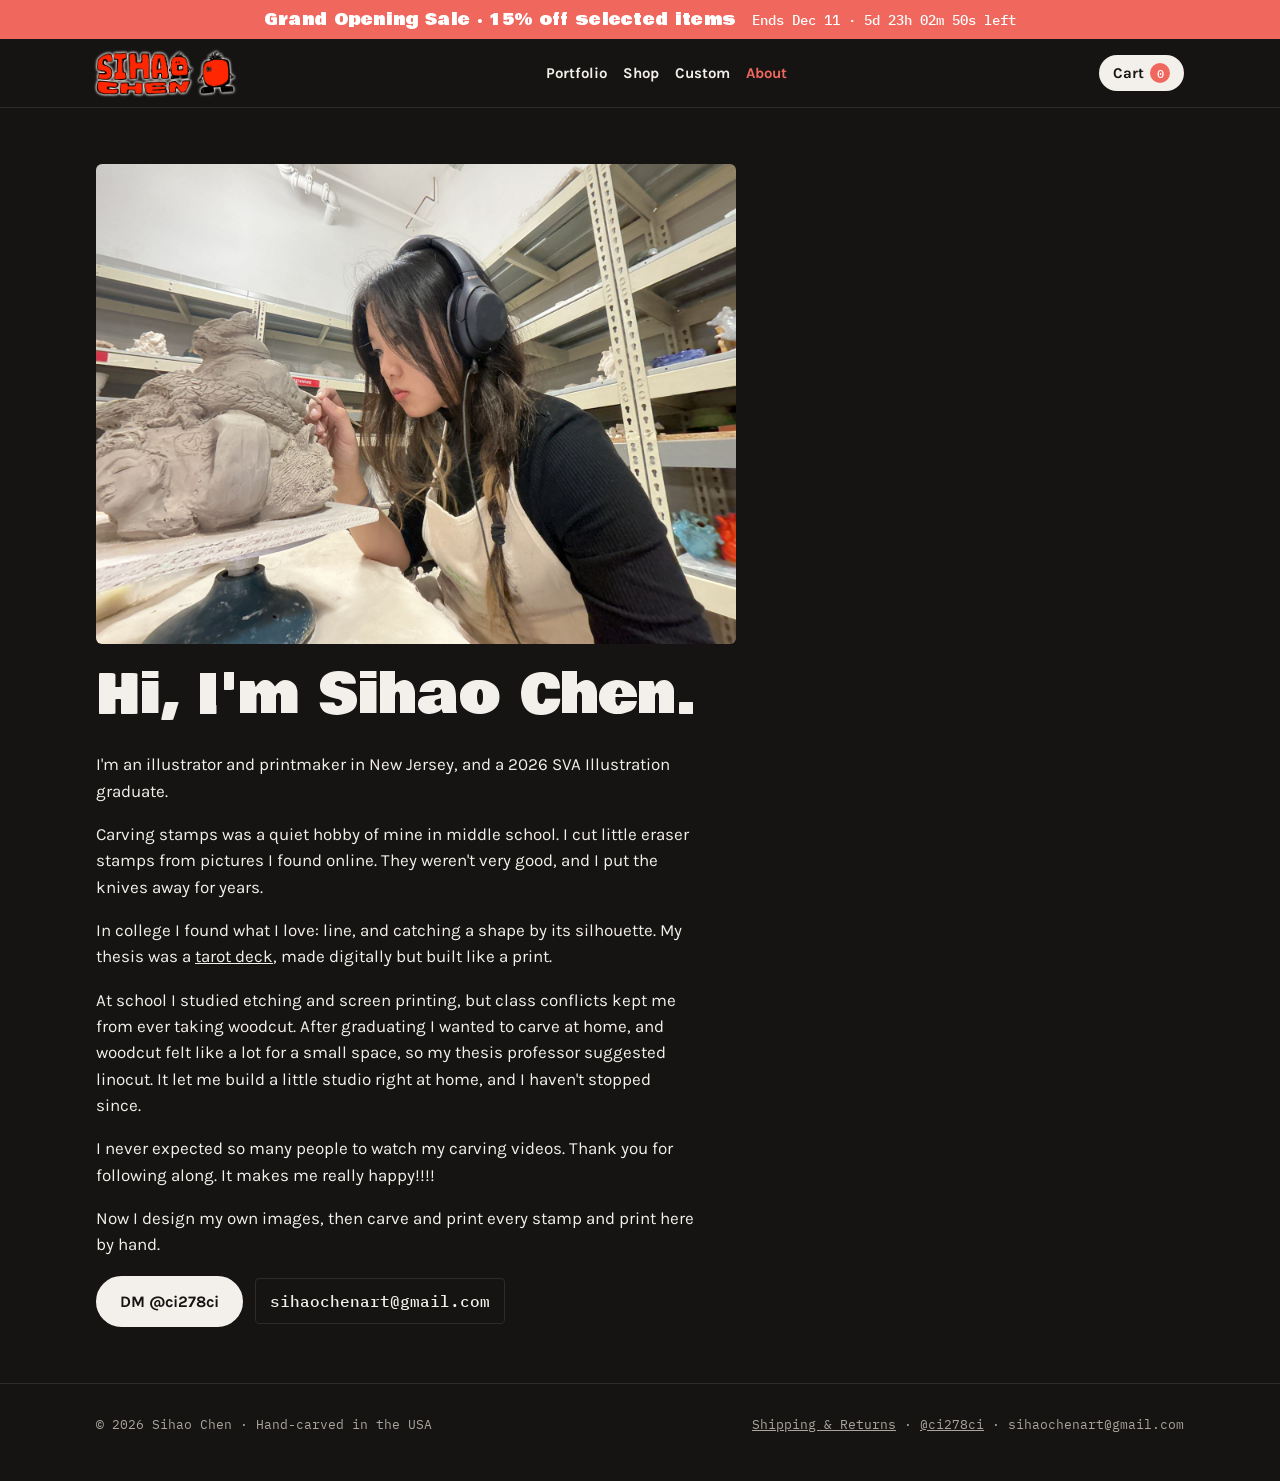
==== about/index.html @ 2c9a2a8f "Tarot project: handwritten letter as first image (cover unchanged) Co-Authored-By: Claude Opus 5.5 <" ====
<!doctype html>
<html lang="en">
<head>
<meta charset="utf-8">
<meta name="theme-color" content="#151413">
<meta name="viewport" content="width=device-width, initial-scale=1, viewport-fit=cover">
<title>About · Sihao Chen</title>
<meta name="claude:viewport-fit-sides" content="cover">
<meta name="description" content="Sihao Chen is an illustrator and printmaker in New Jersey who hand-carves stamps and prints.">
<link rel="preconnect" href="https://fonts.googleapis.com">
<link rel="stylesheet" href="https://fonts.googleapis.com/css2?family=Bowlby+One&family=Karla:wght@400;500;700&family=IBM+Plex+Mono:wght@400;500&display=swap">
<link rel="stylesheet" href="../assets/style.css?v=1794459099">
</head>
<body data-root="../" data-page="about">
<main>
  <section>
    <div class="wrap about">
      <img class="about-photo" src="../img/pf/ca46fbbc7d.jpg" alt="Sihao Chen working on a clay sculpture in the studio">
      <div class="sec-head"><h1>Hi, I'm Sihao Chen.</h1></div>
      <p>I'm an illustrator and printmaker in New Jersey, and a 2026 SVA Illustration graduate.</p>
      <p>Carving stamps was a quiet hobby of mine in middle school. I cut little eraser stamps from pictures I found online. They weren't very good, and I put the knives away for years.</p>
      <p>In college I found what I love: line, and catching a shape by its silhouette. My thesis was a <a href="../index.html#p-under-the-gaze">tarot deck</a>, made digitally but built like a print.</p>
      <p>At school I studied etching and screen printing, but class conflicts kept me from ever taking woodcut. After graduating I wanted to carve at home, and woodcut felt like a lot for a small space, so my thesis professor suggested linocut. It let me build a little studio right at home, and I haven't stopped since.</p>
      <p>I never expected so many people to watch my carving videos. Thank you for following along. It makes me really happy!!!!</p>
      <p>Now I design my own images, then carve and print every stamp and print here by hand.</p>
      <div class="contact">
        <a class="btn" href="https://ig.me/m/ci278ci" target="_blank" rel="noopener">DM @ci278ci</a>
        <span class="email">sihaochenart@gmail.com</span>
      </div>
    </div>
  </section>
</main>
<script src="../assets/site.js?v=1794459099"></script>
</body>
</html>
---- assets/style.css ----
/* Layout: a printmaker's bench. Paper page, pink carving-rubber blocks hold each product, prices stamped in red ink. */
:root {
  /* Always dark (Sihao's choice, 2026-11-09). Old light colors: paper #FAF9F6, ink #161514, ink-soft #5B5752,
     rubber #F3D3CF, rubber-deep #E7B6B0, red #C42F27, teal #13707E, line #E2DDD6, ph #E9E5DF */
  --paper: #151413;
  --ink: #F3F0EB;
  --ink-soft: #ABA59D;
  --rubber: #3A2725;
  --rubber-deep: #563632;
  --red: #F0675D;
  --teal: #4FB3C1;
  --line: #2E2B28;
  --ph: #2A2725;
  --scrim: rgba(0, 0, 0, .6);
  --display: "Bowlby One", "Arial Black", Impact, sans-serif;
  --body: "Karla", "Helvetica Neue", Arial, sans-serif;
  --mono: "IBM Plex Mono", ui-monospace, Menlo, monospace;
  color-scheme: dark;
}

* { box-sizing: border-box }
:root { padding-top: env(safe-area-inset-top, 0px); padding-bottom: env(safe-area-inset-bottom, 0px) }
body { margin: 0; background: var(--paper); color: var(--ink); font: 400 17px/1.55 var(--body) }
img { max-width: 100% }
[hidden] { display: none !important }
.wrap { max-width: 1120px; margin: 0 auto; padding-left: max(16px, env(safe-area-inset-left, 0px)); padding-right: max(16px, env(safe-area-inset-right, 0px)) }
a { color: inherit }
a:focus-visible, button:focus-visible, input:focus-visible { outline: 3px solid var(--teal); outline-offset: 3px }
h1, h2, h3 { font-family: var(--display); font-weight: 400; line-height: 1.02; text-wrap: balance; margin: 0 }
.label { font: 500 12px/1.3 var(--mono); letter-spacing: .08em; text-transform: uppercase; color: var(--ink-soft) }
.muted { color: var(--ink-soft) }

/* sale banner */
.banner { background: var(--red); color: #fff }
.banner .wrap { display: flex; flex-wrap: wrap; justify-content: center; align-items: baseline; gap: 6px 16px; padding-block: 10px; text-align: center }
.banner b { font: 400 16px/1.2 var(--display); letter-spacing: .02em }
.banner span { font: 500 14px/1.3 var(--mono); font-variant-numeric: tabular-nums }

/* header */
body::before { content: ""; position: fixed; inset: 0 0 auto; height: env(safe-area-inset-top, 0px); z-index: 30; background: var(--paper) }
header.site { position: sticky; top: env(safe-area-inset-top, 0px); z-index: 20; background: var(--paper); border-bottom: 1px solid var(--line) }
.bar { display: flex; align-items: center; justify-content: space-between; gap: 12px; padding-block: 12px }
.logo { display: block; text-decoration: none; line-height: 0 }
.logo img { height: 44px; width: auto; display: block }
.logo img { filter: drop-shadow(0 0 1px var(--ink)) drop-shadow(0 0 1px var(--ink)) }
.nav { display: flex; gap: 16px; flex-wrap: wrap; align-items: center; font-weight: 700; font-size: 15px }
.nav a { text-decoration: none }
.nav a:hover, .nav a[aria-current="page"] { color: var(--red) }
.cart-btn { display: inline-flex; align-items: center; gap: 6px; font: 700 15px var(--body); background: var(--ink); color: var(--paper); border: 0; border-radius: 999px; padding: 8px 14px; cursor: pointer }
.cart-btn .count { font: 500 12px var(--mono); background: var(--red); color: #fff; border-radius: 999px; min-width: 20px; height: 20px; display: inline-grid; place-items: center; padding: 0 5px }
@media (max-width: 760px) {
  .bar { flex-wrap: wrap }
  .nav { order: 3; width: 100%; gap: 14px; font-size: 14px; overflow-x: auto; flex-wrap: nowrap; padding-bottom: 2px }
}

/* buttons */
.btn { display: inline-flex; align-items: center; justify-content: center; gap: 8px; font: 700 16px var(--body); padding: 14px 22px; border-radius: 999px; text-decoration: none; border: 2px solid var(--ink); background: var(--ink); color: var(--paper); cursor: pointer }
.btn:hover { background: var(--red); border-color: var(--red); color: #fff }
.btn.ghost { background: transparent; color: var(--ink) }
.btn.ghost:hover { border-color: var(--red); color: var(--red); background: transparent }
.btn[disabled], .btn[aria-disabled="true"] { opacity: .45; cursor: not-allowed; pointer-events: none }
.btn.small { padding: 9px 14px; font-size: 14px }
.cta-row { display: flex; gap: 12px; flex-wrap: wrap }

/* sections */
section { padding-block: 56px; border-top: 1px solid var(--line) }
section:first-of-type { border-top: 0 }
.sec-head { display: flex; justify-content: space-between; align-items: end; gap: 16px; flex-wrap: wrap; margin-bottom: 28px }
.sec-head h1, .sec-head h2 { font-size: clamp(34px, 5vw, 54px) }
.sec-head p { margin: 0; max-width: 48ch; color: var(--ink-soft) }
.sub { font: 400 26px/1.1 var(--display); margin: 44px 0 18px }
@media (max-width: 760px) { section { padding-block: 44px } }

/* placeholder */
.ph-box { display: grid; place-items: center; background: var(--ph); color: var(--ink-soft); font: 500 12px/1.4 var(--mono); letter-spacing: .06em; text-transform: uppercase; text-align: center; padding: 12px }

/* hero (work page) */
.hero { padding-block: 48px 40px; display: grid; grid-template-columns: 1.1fr .9fr; gap: 40px; align-items: center }
.hero h1 { font-size: clamp(44px, 8vw, 92px); letter-spacing: -.01em }
.hero h1 .cut { color: var(--red) }
.hero p { max-width: 38ch; font-size: 19px; margin: 20px 0 28px }
.hero img { width: 100%; aspect-ratio: 4/5; object-fit: cover; border-radius: 4px; display: block }
@media (max-width: 760px) { .hero { grid-template-columns: 1fr; padding-block: 28px 32px; gap: 28px } }

/* work gallery */
.cats { display: grid; grid-template-columns: repeat(auto-fill, minmax(min(100%, 250px), 1fr)); gap: 20px }
.cat { display: grid; gap: 10px; text-decoration: none; min-width: 0 }
.cat .pic, .cat img { width: 100%; aspect-ratio: 4/5; object-fit: cover; border-radius: 4px; display: block }
.cat h3 { font-size: 24px }
.cat p { margin: 0; color: var(--ink-soft); font-size: 15px }
.cat:hover h3 { color: var(--red) }

/* product cards */
.grid { display: grid; grid-template-columns: repeat(auto-fill, minmax(min(100%, 320px), 1fr)); gap: 24px }
.card { background: var(--rubber); border-radius: 6px; padding: 14px; display: flex; flex-direction: column; gap: 14px; min-width: 0 }
.card .ph { position: relative; aspect-ratio: 1/1; border-radius: 3px; overflow: hidden; background: var(--rubber-deep) }
.card .ph img, .card .ph .ph-box { width: 100%; height: 100%; object-fit: cover; display: block }
.card .ph .tag { position: absolute; top: 12px; left: 12px; font: 500 11px/1 var(--mono); letter-spacing: .08em; text-transform: uppercase; background: var(--ink); color: var(--paper); padding: 7px 9px; border-radius: 2px }
.card h3 { font-size: 26px }
.card .desc { margin: 0; font-size: 16px }
.specs { list-style: none; margin: 0; padding: 0; display: grid; gap: 4px; font: 400 13px/1.45 var(--mono); color: var(--ink-soft) }
.specs li::before { content: "— " }
.card .foot { margin-top: auto; display: grid; gap: 12px; padding-top: 12px; border-top: 1px dashed var(--rubber-deep) }

/* pickers */
.pick { display: grid; gap: 8px }
.pick > span { font: 500 12px var(--mono); letter-spacing: .08em; text-transform: uppercase; color: var(--ink-soft) }
.pick > span b { color: var(--ink); font-weight: 500 }
.chips { display: flex; flex-wrap: wrap; gap: 8px }
.chip { font: 700 14px var(--body); padding: 8px 12px; border-radius: 999px; border: 2px solid var(--ink); background: transparent; color: var(--ink); cursor: pointer }
.chip[aria-pressed="true"] { background: var(--ink); color: var(--paper) }
.chip .p { font: 400 12px var(--mono); margin-left: 6px; opacity: .8 }
.thumbs { display: grid; grid-template-columns: repeat(5, 1fr); gap: 6px }
.thumb { padding: 0; border: 2px solid transparent; background: none; border-radius: 4px; cursor: pointer; display: grid; gap: 3px; color: var(--ink); min-width: 0 }
.thumb .ph-box, .thumb img { aspect-ratio: 1/1; width: 100%; object-fit: cover; border-radius: 2px; font-size: 9px; padding: 4px }
.thumb small { font: 500 11px var(--mono) }
.thumb[aria-pressed="true"] { border-color: var(--red) }
.thumb[aria-pressed="true"] small { color: var(--red) }
.buyrow { display: flex; align-items: center; justify-content: space-between; gap: 12px; flex-wrap: wrap }
.price { white-space: nowrap; font-variant-numeric: tabular-nums; display: flex; align-items: baseline; gap: 8px }
.price .now { font: 400 24px var(--display); color: var(--red) }
.price s { font: 400 14px var(--mono); color: var(--ink-soft) }
.qty { display: inline-flex; align-items: center; border: 2px solid var(--ink); border-radius: 999px }
.qty button { width: 34px; height: 34px; border: 0; background: none; color: var(--ink); font: 700 18px var(--body); cursor: pointer }
.qty output { min-width: 24px; text-align: center; font: 500 15px var(--mono) }
.hint { margin: 0; font: 500 12px/1.4 var(--mono); color: var(--red); min-height: 1em }

/* blind box strip */
.blind { background: var(--rubber); border-radius: 6px; padding: 20px; display: grid; grid-template-columns: 220px 1fr; gap: 20px; align-items: center }
.blind img { width: 100%; aspect-ratio: 1/1; object-fit: cover; object-position: 50% 85%; border-radius: 4px; display: block }
.blind h3 { font-size: 28px; margin-bottom: 6px }
.blind .rows { display: grid; gap: 10px; margin-top: 12px }
.blind .row { display: flex; justify-content: space-between; align-items: center; gap: 12px; flex-wrap: wrap; padding-top: 10px; border-top: 1px dashed var(--rubber-deep) }
@media (max-width: 640px) { .blind { grid-template-columns: 1fr } }

/* versions */
.versions { display: grid; grid-template-columns: 1fr 1fr; gap: 24px }
.version { display: grid; grid-template-columns: 140px 1fr; gap: 16px; align-items: start }
.version img, .version .ph-box { width: 140px; aspect-ratio: 1/1; object-fit: cover; border-radius: 4px; display: block }
.version h3 { font-size: 22px; margin-bottom: 6px }
.version p { margin: 0; color: var(--ink-soft); font-size: 16px }
@media (max-width: 760px) { .versions { grid-template-columns: 1fr } .version { grid-template-columns: 110px 1fr } .version img, .version .ph-box { width: 110px } }
.note-line { margin: 14px 0 0; font: 500 13px/1.5 var(--mono); color: var(--ink-soft) }

/* custom CTA band */
.band { background: var(--ink); color: var(--paper); border-radius: 6px; padding: 28px; display: flex; justify-content: space-between; align-items: center; gap: 20px; flex-wrap: wrap }
.band h3 { font-size: clamp(26px, 4vw, 36px) }
.band p { margin: 6px 0 0; opacity: .8 }
.band .btn { background: var(--paper); color: var(--ink); border-color: var(--paper) }
.band .btn:hover { background: var(--red); border-color: var(--red); color: #fff }

/* custom page */
.custom { display: grid; grid-template-columns: 1fr 1fr; gap: 40px; align-items: start }
@media (max-width: 760px) { .custom { grid-template-columns: 1fr } }
.table-wrap { overflow-x: auto }
table { width: 100%; border-collapse: collapse; font-size: 16px }
th, td { text-align: left; padding: 12px 8px; border-bottom: 1px solid var(--line); vertical-align: top }
th { font: 500 12px var(--mono); letter-spacing: .08em; text-transform: uppercase; color: var(--ink-soft) }
th.r, td.p { text-align: right }
td.p { font: 400 18px var(--display); color: var(--red); white-space: nowrap; font-variant-numeric: tabular-nums }
td small { display: block; color: var(--ink-soft); font-size: 14px }
.steps { list-style: none; margin: 0 0 28px; padding: 0; display: grid; gap: 16px; counter-reset: s }
.steps li { display: grid; grid-template-columns: 44px 1fr; gap: 12px; counter-increment: s }
.steps li::before { content: counter(s); font: 400 22px/44px var(--display); text-align: center; width: 44px; height: 44px; border: 2.5px solid var(--teal); color: var(--teal); border-radius: 50% }
.steps b { display: block }
.steps span { color: var(--ink-soft); font-size: 16px }
.size-ref { display: grid; grid-template-columns: 96px 1fr; gap: 14px; align-items: center; margin-top: 18px; color: var(--ink-soft); font-size: 15px }
.size-ref img { width: 96px; aspect-ratio: 1/1; object-fit: cover; border-radius: 4px; display: block }
.wall { display: grid; grid-template-columns: repeat(auto-fill, minmax(min(100%, 160px), 1fr)); gap: 16px }
.tile { display: grid; gap: 8px; min-width: 0 }
.tile .ph-box, .tile img { aspect-ratio: 1/1; width: 100%; object-fit: cover; border-radius: 4px; display: block }
.tile .row { display: flex; justify-content: space-between; align-items: baseline; gap: 8px }
.tile b { font-weight: 700 }
.tile .p { font: 400 18px var(--display); color: var(--red); font-variant-numeric: tabular-nums }

/* originals + etchings */
.orig { display: grid; grid-template-columns: repeat(auto-fill, minmax(min(100%, 320px), 1fr)); gap: 28px }
.piece { display: grid; gap: 12px; min-width: 0 }
.piece .pic, .piece img { width: 100%; aspect-ratio: 4/5; object-fit: cover; border-radius: 4px; display: block }
.piece h3 { font-size: 26px }
.piece .meta { font: 400 13px/1.5 var(--mono); color: var(--ink-soft) }
.piece .price .now { font-size: 22px }
.series { display: grid; grid-template-columns: repeat(auto-fill, minmax(min(100%, 300px), 1fr)); gap: 24px }
.prints { display: grid; grid-template-columns: repeat(auto-fill, minmax(min(100%, 220px), 1fr)); gap: 20px }
.print { display: grid; gap: 8px; min-width: 0 }
.print .pic, .print img { width: 100%; aspect-ratio: 4/5; object-fit: cover; border-radius: 4px; display: block; background: var(--ph) }
.print .row { display: flex; justify-content: space-between; align-items: center; gap: 8px }
.print.sold img { filter: grayscale(1); opacity: .6 }
.sold-tag { font: 500 12px var(--mono); letter-spacing: .08em; text-transform: uppercase; color: var(--ink-soft) }
.back { display: inline-block; margin-bottom: 18px; font: 500 14px var(--mono); text-decoration: none }
.back:hover { color: var(--red) }

/* about + footer */
.about p { max-width: 60ch }
.about-photo { width: 100%; max-width: 640px; aspect-ratio: 4/3; object-fit: cover; border-radius: 6px; display: block; margin-bottom: 24px }
.contact { display: flex; flex-wrap: wrap; gap: 12px; align-items: center; margin-top: 18px }
.email { font: 500 16px var(--mono); user-select: all; padding: 12px 14px; border: 1px solid var(--line); border-radius: 4px; overflow-wrap: anywhere }
.faq { display: grid; grid-template-columns: repeat(auto-fit, minmax(min(100%, 240px), 1fr)); gap: 24px 32px }
.faq h3 { font: 700 17px var(--body); margin-bottom: 6px }
.faq p { margin: 0; color: var(--ink-soft); font-size: 16px }
footer.site { border-top: 1px solid var(--line) }
footer.site .wrap { padding-block: 32px 48px; display: flex; justify-content: space-between; flex-wrap: wrap; gap: 12px; font: 400 13px var(--mono); color: var(--ink-soft) }

/* cart drawer */
.scrim { position: fixed; inset: 0; background: var(--scrim); z-index: 40 }
.drawer { position: fixed; top: 0; right: 0; bottom: 0; width: min(440px, 100%); background: var(--paper); z-index: 50; display: flex; flex-direction: column; border-left: 1px solid var(--line); padding-top: env(safe-area-inset-top, 0px); padding-bottom: env(safe-area-inset-bottom, 0px); padding-right: env(safe-area-inset-right, 0px) }
.drawer header { display: flex; justify-content: space-between; align-items: center; padding: 16px 20px; border-bottom: 1px solid var(--line) }
.drawer header h2 { font-size: 26px }
.drawer .x { border: 0; background: none; color: var(--ink); font: 400 28px/1 var(--body); cursor: pointer; padding: 4px 8px }
.drawer .body { flex: 1; overflow-y: auto; padding: 16px 20px; display: grid; gap: 14px; align-content: start }
.line { display: grid; grid-template-columns: 64px 1fr auto; gap: 12px; align-items: center; padding-bottom: 14px; border-bottom: 1px solid var(--line) }
.line img, .line .ph-box { width: 64px; height: 64px; object-fit: cover; border-radius: 3px; font-size: 8px; padding: 2px }
.line b { display: block; font-size: 15px }
.line small { display: block; font: 400 12px var(--mono); color: var(--ink-soft) }
.line .rm { border: 0; background: none; color: var(--ink-soft); font: 500 12px var(--mono); cursor: pointer; padding: 0; text-decoration: underline }
.line .amt { font: 400 18px var(--display); color: var(--red); text-align: right; font-variant-numeric: tabular-nums }
.empty { color: var(--ink-soft); text-align: center; padding: 40px 0 }
.addon { background: var(--rubber); border-radius: 6px; padding: 14px; display: grid; gap: 10px }
.addon h3 { font-size: 20px }
.addon p { margin: 0; font-size: 14px; color: var(--ink-soft) }
.addon .row { display: flex; justify-content: space-between; align-items: center; gap: 10px }
.drawer footer { border-top: 1px solid var(--line); padding: 16px 20px; display: grid; gap: 10px }
.sum { display: flex; justify-content: space-between; font: 500 15px var(--mono); font-variant-numeric: tabular-nums }
.sum.total { font: 400 22px var(--display) }
.sum.save { color: var(--red) }
.toast { position: fixed; left: 50%; bottom: calc(20px + env(safe-area-inset-bottom, 0px)); transform: translateX(-50%); background: var(--ink); color: var(--paper); padding: 12px 18px; border-radius: 999px; font: 700 14px var(--body); z-index: 60; max-width: calc(100% - 32px) }

@media (prefers-reduced-motion: no-preference) {
  .btn, .chip, .nav a { transition: background .15s, color .15s, border-color .15s }
  .drawer { animation: slide .2s ease-out }
  @keyframes slide { from { transform: translateX(24px); opacity: .6 } to { transform: none; opacity: 1 } }
}

/* shop top: compact so the first product shows on phones */
.shop-top { padding-block: 16px 8px }
.mini-band { display: flex; justify-content: space-between; align-items: center; gap: 10px; flex-wrap: wrap; background: var(--ink); color: var(--paper); border-radius: 6px; padding: 10px 14px; text-decoration: none; font-size: 15px }
.mini-band b { font: 400 16px/1.2 var(--display) }
.mini-band span { font: 500 13px var(--mono); opacity: .85 }
.mini-band:hover { background: var(--red) }
.shop-title { font-size: clamp(30px, 5vw, 46px); margin: 16px 0 10px }
.guide { display: flex; gap: 8px; flex-wrap: wrap }
.guide a { font: 700 14px var(--body); padding: 7px 14px; border: 2px solid var(--ink); border-radius: 999px; text-decoration: none }
.guide a:hover { background: var(--ink); color: var(--paper) }
.ship-line { margin: 10px 0 0; font: 500 12px/1.4 var(--mono); color: var(--ink-soft) }
section.first { border-top: 0; padding-top: 8px }
section[id] { scroll-margin-top: 80px }

/* portfolio */
.pf-tabs { display: flex; flex-wrap: wrap; gap: 8px; margin-bottom: 24px }
.pf { columns: 4; column-gap: 16px }
@media (max-width: 1100px) { .pf { columns: 3 } }
@media (max-width: 760px) { .pf { columns: 2; column-gap: 10px } .pf figure { margin-bottom: 10px } }
.pf figure { margin: 0 0 16px; break-inside: avoid; display: grid; gap: 6px }
.pf img, .pf .ph-box { width: 100%; border-radius: 4px; display: block }
.pf .ph-box { aspect-ratio: 4/5 }
.pf figcaption { font: 500 12px var(--mono); color: var(--ink-soft) }
.save-tag { font: 500 12px var(--mono); background: var(--red); color: #fff; padding: 3px 7px; border-radius: 999px; align-self: center }
.gifts { background: var(--rubber); border-radius: 6px; padding: 14px 16px; margin-top: 18px; font-size: 15px }
.gifts b { display: block; font: 400 18px var(--display); margin-bottom: 4px }
.wall .tile .btn { width: 100% }

/* 2-column product tiles (4 on desktop) */
.tiles { display: grid; grid-template-columns: repeat(2, minmax(0, 1fr)); gap: 18px 12px }
@media (min-width: 760px) { .tiles { grid-template-columns: repeat(4, minmax(0, 1fr)); gap: 28px 20px } }
.pcard { display: grid; gap: 4px; align-content: start; text-decoration: none; min-width: 0 }
.pcard .pimg { position: relative; aspect-ratio: 1/1; border-radius: 4px; overflow: hidden; background: var(--rubber); margin-bottom: 4px }
.pcard .pimg img, .pcard .pimg .ph-box { width: 100%; height: 100%; object-fit: cover; display: block }
.pcard .pimg .tag { position: absolute; top: 8px; left: 8px; font: 500 10px/1 var(--mono); letter-spacing: .06em; text-transform: uppercase; background: var(--ink); color: var(--paper); padding: 5px 7px; border-radius: 2px }
.pcard b { font-size: 15px; line-height: 1.3 }
.pcard .price { flex-wrap: wrap; gap: 6px }
.pcard .price .now { font-size: 18px }
.pcard .price s { font-size: 12px }
.pcard .price .from { font: 500 12px var(--mono); color: var(--ink-soft) }
.pcard .save-tag { font-size: 10px; padding: 2px 6px }
.pcard .meta { font: 400 12px var(--mono); color: var(--ink-soft) }
.pcard .btn { margin-top: 6px }
a.pcard:hover b { color: var(--red) }

/* product page */
.pd { display: grid; grid-template-columns: 1fr; gap: 20px; background: transparent; padding: 0 }
@media (min-width: 860px) { .pd { grid-template-columns: 1.1fr .9fr; gap: 40px; align-items: start } }
.pd-main { aspect-ratio: 1/1; border-radius: 4px; overflow: hidden; background: var(--rubber); position: relative }
.pd-main img, .pd-main .ph-box { width: 100%; height: 100%; object-fit: cover; display: block }
.pd-main .tag { position: absolute; top: 12px; left: 12px; font: 500 11px/1 var(--mono); text-transform: uppercase; background: var(--ink); color: var(--paper); padding: 7px 9px; border-radius: 2px }
.pd-strip { display: flex; gap: 8px; margin-top: 8px; overflow-x: auto }
.pd-strip .thumb { width: 64px; flex: none }
.pd-info { display: grid; gap: 14px; align-content: start }
.pd-info h1 { font-size: clamp(30px, 5vw, 44px) }
.pd-info .foot { border-top: 0; padding-top: 0 }
.pd-versions, .pd-more { margin-top: 40px }

/* swipe gallery */
.car { position: relative; min-width: 0 }
.car-track { display: flex; overflow-x: auto; scroll-snap-type: x mandatory; scrollbar-width: none; border-radius: 4px; background: var(--ph) }
.car-track::-webkit-scrollbar { display: none }
.car-track img { flex: 0 0 100%; width: 100%; aspect-ratio: 4/3; object-fit: contain; scroll-snap-align: start; display: block; border-radius: 0 }
.car-btn { position: absolute; top: 50%; transform: translateY(-50%); width: 36px; height: 36px; border-radius: 50%; border: 0; background: rgba(0, 0, 0, .5); color: #fff; font: 400 24px/1 var(--body); cursor: pointer; display: grid; place-items: center; padding: 0 0 3px }
.car-btn.prev { left: 8px } .car-btn.next { right: 8px }
.car-btn:hover { background: var(--red) }
.car-dots { position: absolute; left: 0; right: 0; bottom: 10px; display: flex; gap: 6px; justify-content: center; pointer-events: none }
.car-dots span { width: 7px; height: 7px; border-radius: 50%; background: rgba(255, 255, 255, .5); box-shadow: 0 0 2px rgba(0, 0, 0, .6) }
.car-dots span.on { background: #fff }
.pd-main .car, .pd-main .car-track { height: 100% }
.pd-main .car-track img { height: 100%; aspect-ratio: auto; object-fit: cover }
.tile .car-track img { aspect-ratio: 1/1; object-fit: cover }
.tile .car-btn { width: 30px; height: 30px; font-size: 20px }
/* etchings */
.cat.etch .pic, .cat.etch img { aspect-ratio: 4/3 }
a.print { text-decoration: none; color: inherit }
a.print:hover b { color: var(--red) }
.print .pic, .print img { aspect-ratio: 4/3 }
.etch-detail { display: grid; gap: 24px; grid-template-columns: minmax(0, 1fr) }
@media (min-width: 900px) { .etch-detail { grid-template-columns: minmax(0, 3fr) minmax(0, 2fr); align-items: start } }
.etch-media .hint { margin-top: 8px; color: var(--ink-soft) }
.etch-info { display: grid; gap: 14px; align-content: start }
.etch-info h1 { font-size: clamp(30px, 5vw, 44px) }
.etch-info h1 .ed { color: var(--red) }
.etch-info .desc { margin: 0 }
.etch-info .btn { justify-self: start }
.price-soon { margin: 0; font: 500 15px var(--mono); color: var(--ink-soft); letter-spacing: .04em }
.car-track img.whole, .pd-main .car-track img.whole, .pcard .pimg img.whole { object-fit: contain }
.pic-wrap { position: relative }
.print.sold img { filter: none; opacity: .75 }
.sold-big { position: absolute; inset: 0; display: grid; place-items: center; pointer-events: none }
.sold-big span { font: 400 clamp(30px, 9vw, 48px)/1 var(--display); text-transform: uppercase; letter-spacing: .06em; color: var(--red); border: 4px solid var(--red); border-radius: 6px; padding: 6px 16px 10px; transform: rotate(-10deg); background: rgba(21, 20, 19, .7) }
/* shop: etching series as wide rows */
.etch-rows { display: grid; gap: 14px }
.erow { display: grid; grid-template-columns: minmax(0, 3fr) minmax(0, 2fr); gap: 14px; align-items: center; text-decoration: none; color: inherit }
.eimg { border-radius: 4px; overflow: hidden; background: var(--ph) }
.eimg img, .eimg .ph-box { width: 100%; aspect-ratio: 4/3; object-fit: cover; display: block }
.etxt { display: grid; gap: 4px; min-width: 0 }
.etxt .label { font-size: 10px }
.etxt b { font: 400 clamp(18px, 4.5vw, 26px)/1.1 var(--display) }
.etxt .more { font: 500 12px var(--mono); color: var(--ink-soft); margin-top: 4px }
.erow:hover b, .erow:hover .more { color: var(--red) }
@media (min-width: 760px) { .etch-rows { grid-template-columns: repeat(3, minmax(0, 1fr)); gap: 20px } .erow { grid-template-columns: 1fr; align-items: start } }
.tlink { color: inherit; text-decoration: none }
.tlink:hover, .tlink:hover b { color: var(--red) }
.tlink.more { font: 500 12px var(--mono); color: var(--ink-soft) }
.tile .car-track img { cursor: pointer }
/* portfolio: cat avatars, project/ceramic cards and detail pages */
.pf-hello { display: grid; justify-items: center; gap: 10px; margin: 4px 0 26px }
.pf-cats { display: flex; gap: clamp(24px, 8vw, 56px); justify-content: center }
.pf-cats img { width: clamp(76px, 20vw, 110px); aspect-ratio: 1/1; object-fit: cover; border-radius: 50%; display: block }
.pf-hi { margin: 0; font: italic 400 18px/1.3 Georgia, "Times New Roman", serif; letter-spacing: .08em; color: var(--ink-soft) }
.pf-card { color: inherit; text-decoration: none; display: block }
.pf-card figcaption b { color: var(--ink) }
.pf-card:hover figcaption b { color: var(--red) }
.pf-tabs { justify-content: center; scroll-margin-top: 90px }
.pf-detail { display: grid; gap: 14px; max-width: 900px; margin: 0 auto }
.pf-detail h1 { font-size: clamp(30px, 6vw, 48px); text-wrap: balance }
.pf-detail .pf { margin-top: 10px }
.pf-meta { display: flex; flex-wrap: wrap; gap: 8px 28px; margin: 0 }
.pf-meta div { display: grid; gap: 2px }
.pf-meta dt { font: 500 11px var(--mono); letter-spacing: .08em; text-transform: uppercase; color: var(--ink-soft) }
.pf-meta dd { margin: 0 }
.pf-text { margin: 0; max-width: 65ch; color: var(--ink-soft) }
.pf-stack { display: grid; gap: 14px; margin-top: 10px }
.pf-list { display: grid; gap: 18px; max-width: 720px; margin: 0 auto }
.pf-list figure { margin: 0; display: grid; gap: 6px }
.pf-list img { width: 100%; height: auto; border-radius: 4px; display: block }
.pf-list figcaption { font: 500 12px var(--mono); color: var(--ink-soft) }
.pf-list .sub { margin: 18px 0 0; font-size: 24px }
.pf-list .sub:first-child { margin-top: 0 }
.pf-list .sub .muted { font: 500 13px var(--mono); color: var(--ink-soft) }
.pf-stack img { width: 100%; height: auto; border-radius: 4px; display: block }
.pf-stack.two { grid-template-columns: repeat(2, minmax(0, 1fr)); gap: 10px }
.pf-stack.two-desk { grid-template-columns: repeat(2, minmax(0, 1fr)); gap: 14px }
@media (max-width: 760px) { .pf-stack.two-desk { grid-template-columns: 1fr } }
/* portfolio: Projects tab = three big cards */
.pf-projects { display: grid; grid-template-columns: repeat(3, minmax(0, 1fr)); gap: 24px }
.pf-projects figure { margin: 0; display: grid; gap: 10px }
.pf-projects img { width: 100%; aspect-ratio: 3/4; object-fit: cover; border-radius: 6px; display: block }
.pf-projects figcaption { font: 500 14px var(--mono); color: var(--ink-soft) }
.pf-projects figcaption b { font: 400 clamp(20px, 2.4vw, 28px)/1.1 var(--display); display: block; margin-bottom: 4px }
@media (min-width: 761px) {
  /* computers: tall Under the Gaze on the left, the two wide projects stacked on the right */
  .pf-projects { grid-template-columns: minmax(0, 1fr) minmax(0, 1.55fr); gap: 24px 28px }
  .pf-projects > a:first-child { grid-row: 1 / span 2; height: 100% }
  .pf-projects > a:first-child figure { height: 100%; grid-template-rows: minmax(0, 1fr) auto }
  .pf-projects > a:first-child img { height: 100%; aspect-ratio: auto; object-position: top }
  .pf-projects > a:not(:first-child) img { aspect-ratio: 16/9 }
}
@media (max-width: 760px) { .pf-projects { grid-template-columns: 1fr; gap: 28px } .pf-projects img { aspect-ratio: 4/3 } }
/* stamp batches: how many are left */
.stock-left { margin: 0; font: 500 16px/1.4 var(--body); color: var(--ink-soft) }
.stock-left b { font: 400 20px var(--display); color: var(--ink); margin-right: 4px }
.stock-left.low b { color: var(--red) }
.row-btns { display: flex; flex-wrap: wrap; gap: 10px }
.notify { display: flex; flex-wrap: wrap; gap: 8px }
.notify input { flex: 1 1 200px; min-width: 0; font: 400 16px var(--body); padding: 12px 14px; border-radius: 999px; border: 2px solid var(--line); background: var(--paper); color: var(--ink) }
.addons { display: grid; gap: 6px }
.addons .label { font-size: 11px }
.addons .chips { display: flex; flex-wrap: wrap; gap: 6px }
.addons .chip { font-size: 13px; padding: 6px 10px }
.car-track video { flex: 0 0 100%; width: 100%; height: 100%; aspect-ratio: 4/3; object-fit: contain; scroll-snap-align: start; display: block; background: #151413 }
.pd-main .car-track video { aspect-ratio: auto }
.car-play { display: none; position: absolute; left: 50%; top: 50%; transform: translate(-50%, -50%); width: 64px; height: 64px; border-radius: 50%; border: 0; background: rgba(0, 0, 0, .55); color: #fff; font: 400 26px/1 var(--body); padding-left: 5px; cursor: pointer; z-index: 2 }
.car.tap-play .car-play { display: grid; place-items: center }
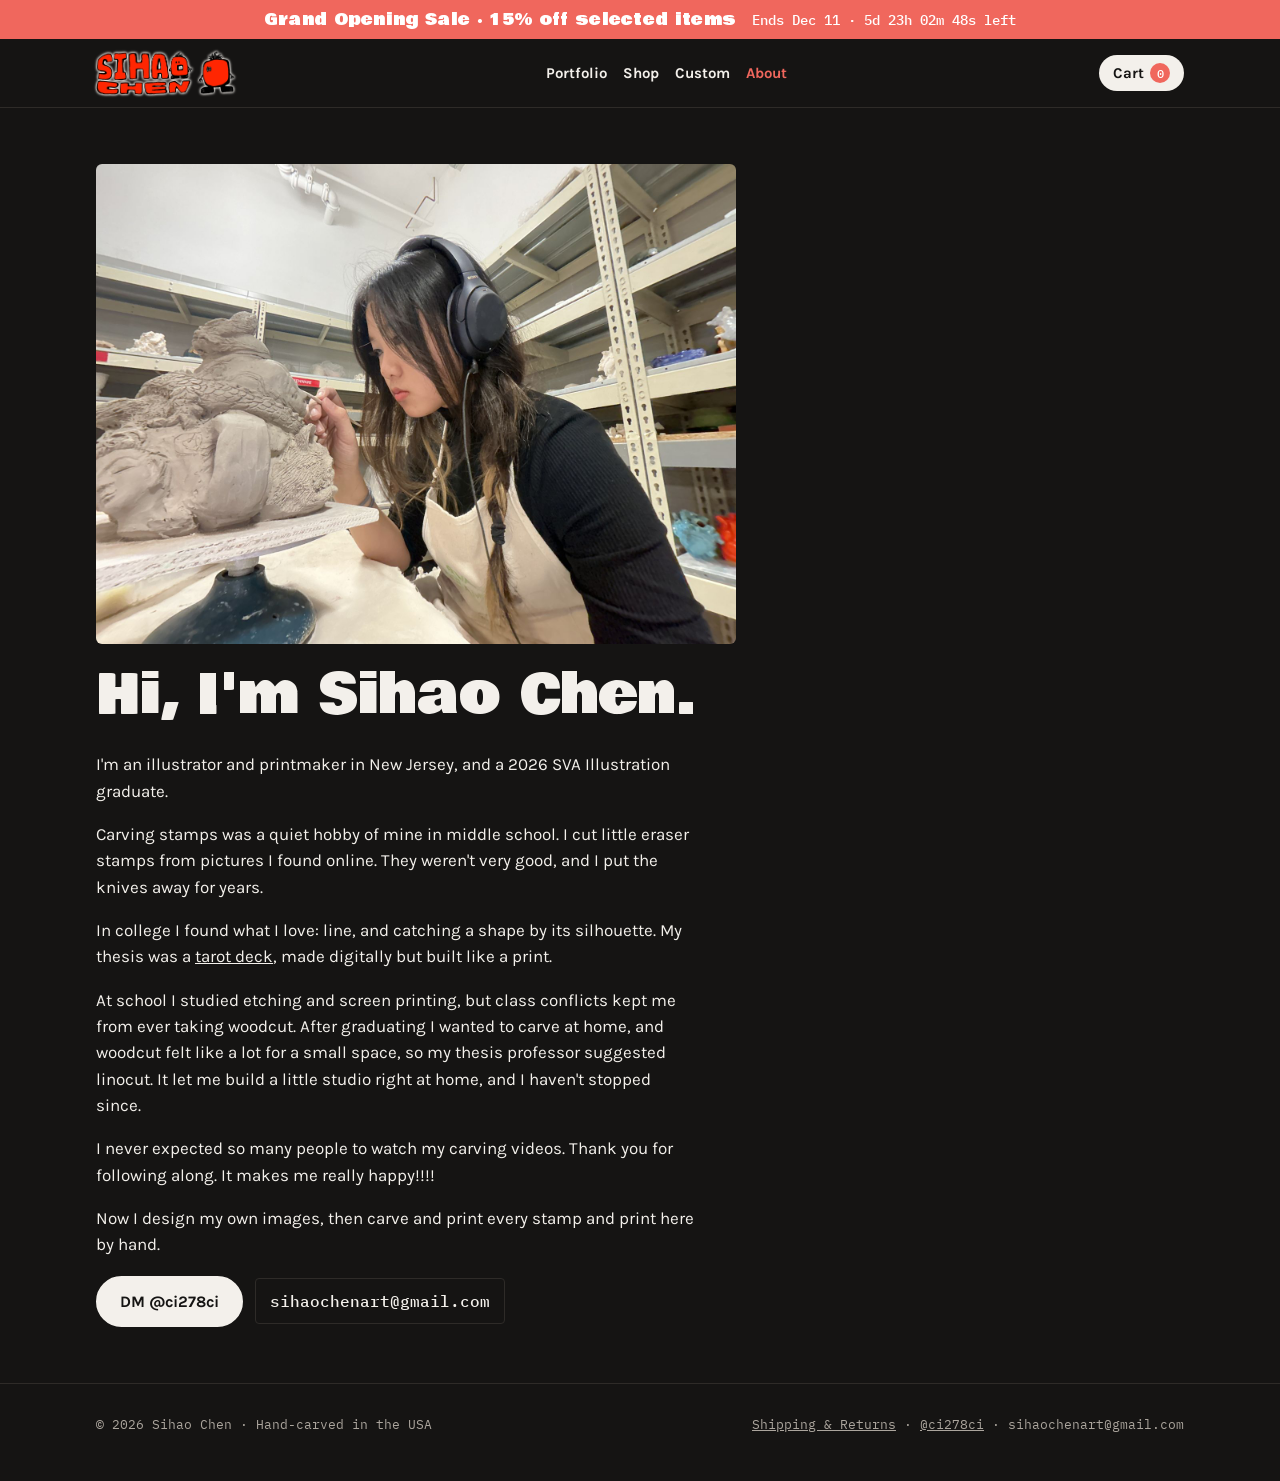
==== commit cbe411f8: "Custom domain sihaochen.com Co-Authored-By: Claude Opus 5.5 <noreply@anthropic.com>" ====
--- a/about/index.html
+++ b/about/index.html
@@ -9,7 +9,7 @@
 <meta name="description" content="Sihao Chen is an illustrator and printmaker in New Jersey who hand-carves stamps and prints.">
 <link rel="preconnect" href="https://fonts.googleapis.com">
 <link rel="stylesheet" href="https://fonts.googleapis.com/css2?family=Bowlby+One&family=Karla:wght@400;500;700&family=IBM+Plex+Mono:wght@400;500&display=swap">
-<link rel="stylesheet" href="../assets/style.css?v=1794459099">
+<link rel="stylesheet" href="../assets/style.css?v=1794459548">
 </head>
 <body data-root="../" data-page="about">
 <main>
@@ -30,6 +30,6 @@
     </div>
   </section>
 </main>
-<script src="../assets/site.js?v=1794459099"></script>
+<script src="../assets/site.js?v=1794459548"></script>
 </body>
 </html>
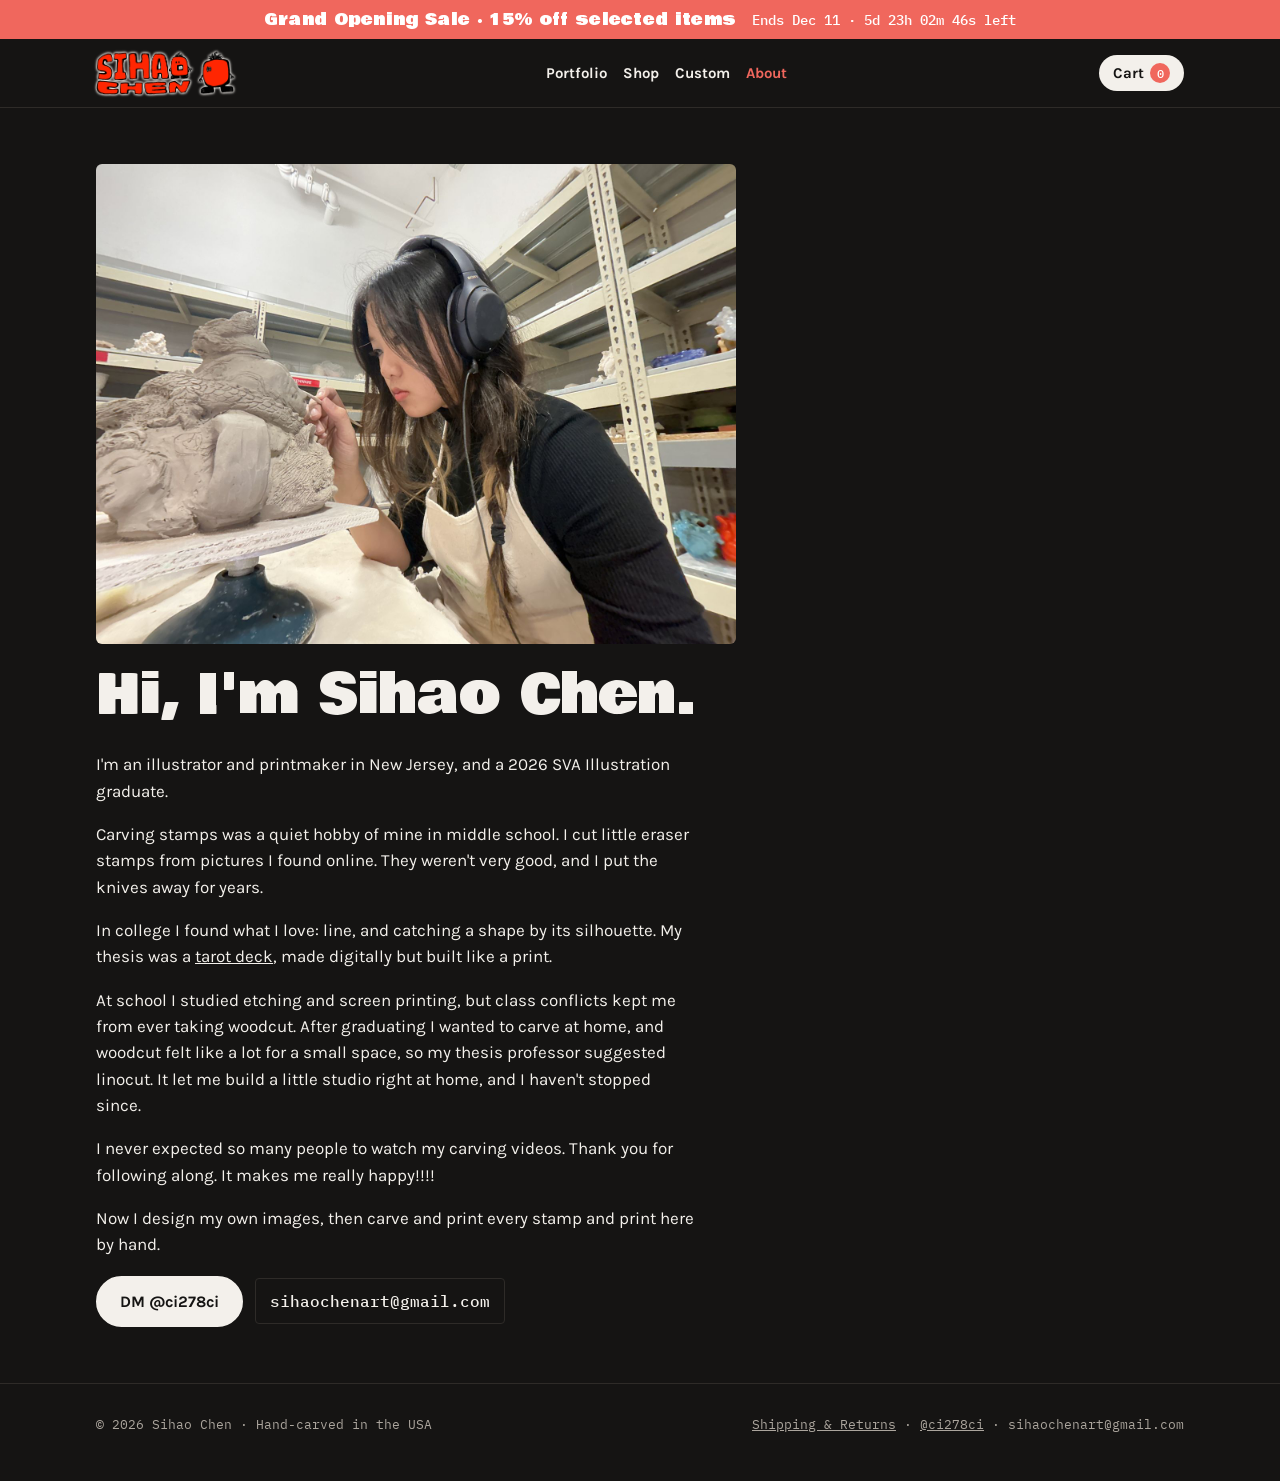
==== commit 634831ac: "100% handmade line + badge; anonymous visit counts and studio Visitors report; Cloudflare Web Analyt" ====
--- a/about/index.html
+++ b/about/index.html
@@ -9,7 +9,7 @@
 <meta name="description" content="Sihao Chen is an illustrator and printmaker in New Jersey who hand-carves stamps and prints.">
 <link rel="preconnect" href="https://fonts.googleapis.com">
 <link rel="stylesheet" href="https://fonts.googleapis.com/css2?family=Bowlby+One&family=Karla:wght@400;500;700&family=IBM+Plex+Mono:wght@400;500&display=swap">
-<link rel="stylesheet" href="../assets/style.css?v=1794459548">
+<link rel="stylesheet" href="../assets/style.css?v=1794511968">
 </head>
 <body data-root="../" data-page="about">
 <main>
@@ -30,6 +30,7 @@
     </div>
   </section>
 </main>
-<script src="../assets/site.js?v=1794459548"></script>
+<script src="../assets/site.js?v=1794511968"></script>
+<!-- Cloudflare Web Analytics --><script defer src='https://static.cloudflareinsights.com/beacon.min.js' data-cf-beacon='{"token": "07958c0a032a4672b7238bbd3c65768e"}'></script><!-- End Cloudflare Web Analytics -->
 </body>
 </html>
--- a/assets/style.css
+++ b/assets/style.css
@@ -397,3 +397,6 @@
 .pd-main .car-track video { aspect-ratio: auto }
 .car-play { display: none; position: absolute; left: 50%; top: 50%; transform: translate(-50%, -50%); width: 64px; height: 64px; border-radius: 50%; border: 0; background: rgba(0, 0, 0, .55); color: #fff; font: 400 26px/1 var(--body); padding-left: 5px; cursor: pointer; z-index: 2 }
 .car.tap-play .car-play { display: grid; place-items: center }
+.handmade-line { margin: 4px 0 10px; font-size: 17px; max-width: 60ch }
+.handmade-line b { color: var(--red) }
+.hm-badge { display: inline-block; margin: -4px 0 4px; font: 500 12px/1 var(--mono); text-transform: uppercase; letter-spacing: .06em; padding: 7px 10px; border-radius: 999px; border: 1.5px solid var(--red); color: var(--red); justify-self: start; width: fit-content }
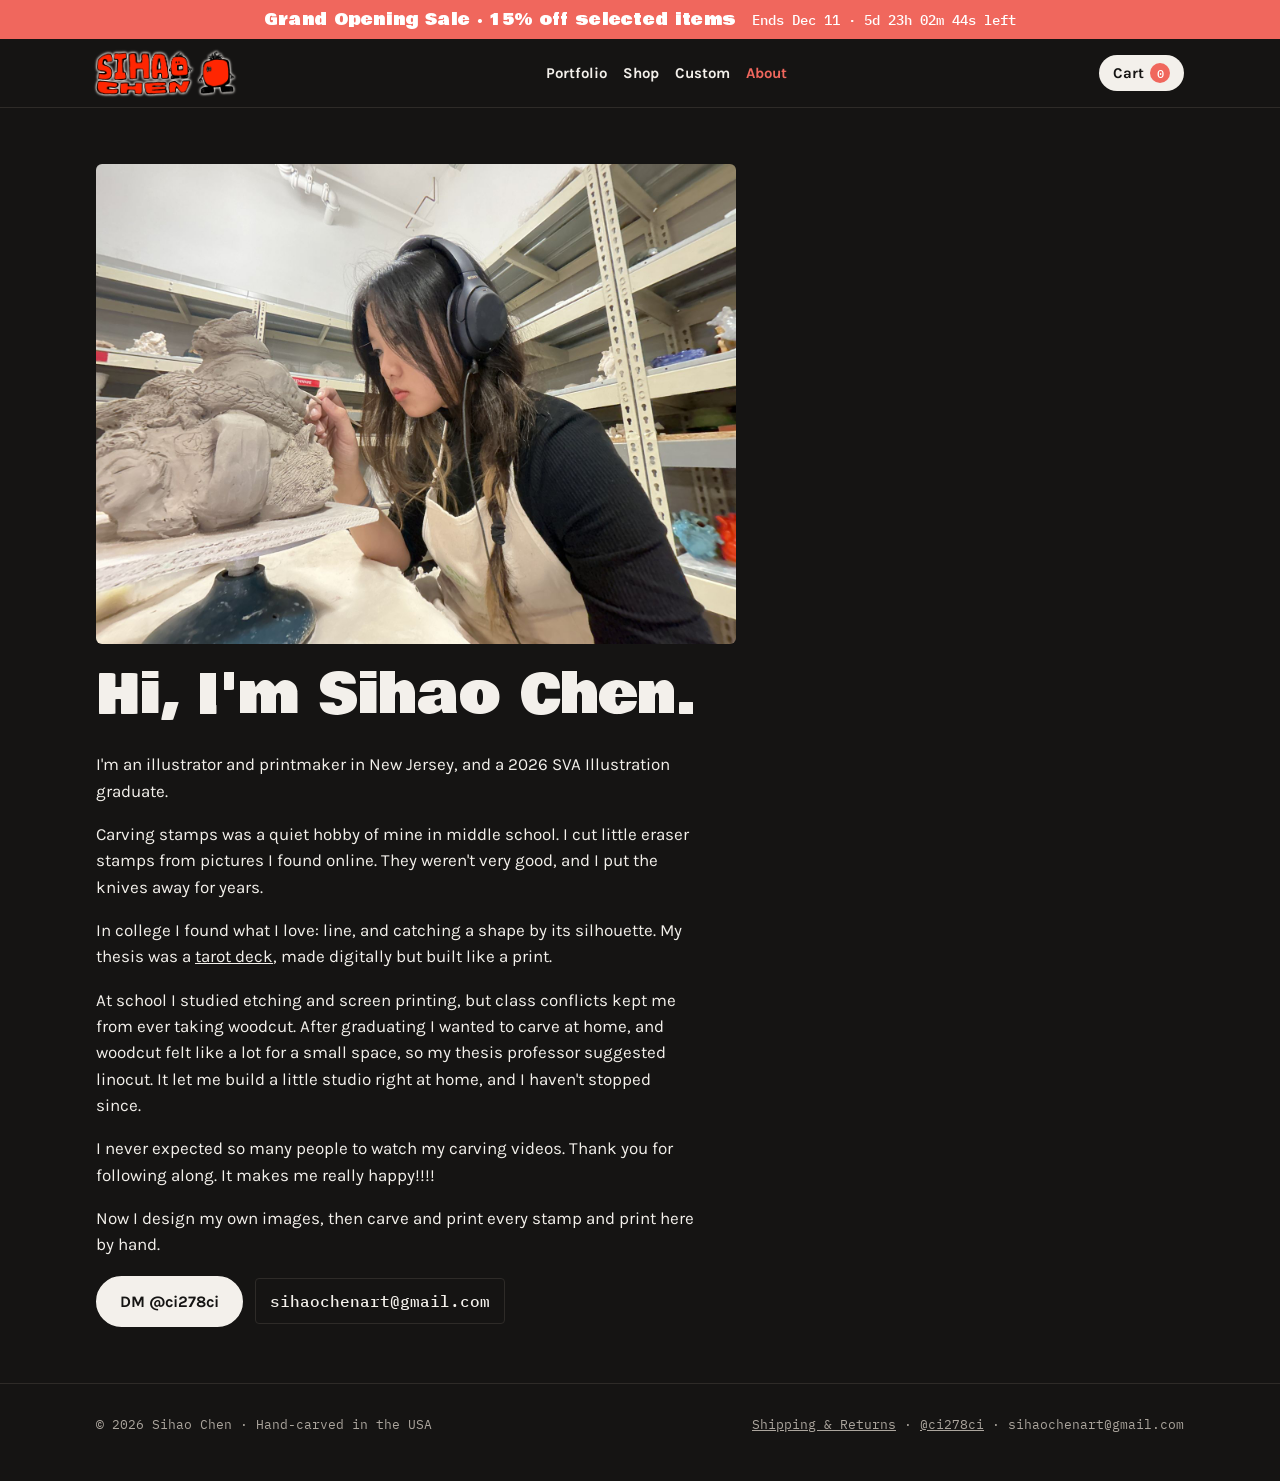
==== commit 5d4737f3: "Square red-guy home screen icon and favicon Co-Authored-By: Claude Opus 5.5 <noreply@anthropic.com>" ====
--- a/about/index.html
+++ b/about/index.html
@@ -5,11 +5,14 @@
 <meta name="theme-color" content="#151413">
 <meta name="viewport" content="width=device-width, initial-scale=1, viewport-fit=cover">
 <title>About · Sihao Chen</title>
+<link rel="icon" type="image/png" sizes="32x32" href="../img/favicon-32.png">
+<link rel="icon" type="image/png" sizes="192x192" href="../img/icon-192.png">
+<link rel="apple-touch-icon" href="../img/icon-180.png">
 <meta name="claude:viewport-fit-sides" content="cover">
 <meta name="description" content="Sihao Chen is an illustrator and printmaker in New Jersey who hand-carves stamps and prints.">
 <link rel="preconnect" href="https://fonts.googleapis.com">
 <link rel="stylesheet" href="https://fonts.googleapis.com/css2?family=Bowlby+One&family=Karla:wght@400;500;700&family=IBM+Plex+Mono:wght@400;500&display=swap">
-<link rel="stylesheet" href="../assets/style.css?v=1794511968">
+<link rel="stylesheet" href="../assets/style.css?v=1794513143">
 </head>
 <body data-root="../" data-page="about">
 <main>
@@ -30,7 +33,7 @@
     </div>
   </section>
 </main>
-<script src="../assets/site.js?v=1794511968"></script>
+<script src="../assets/site.js?v=1794513143"></script>
 <!-- Cloudflare Web Analytics --><script defer src='https://static.cloudflareinsights.com/beacon.min.js' data-cf-beacon='{"token": "07958c0a032a4672b7238bbd3c65768e"}'></script><!-- End Cloudflare Web Analytics -->
 </body>
 </html>
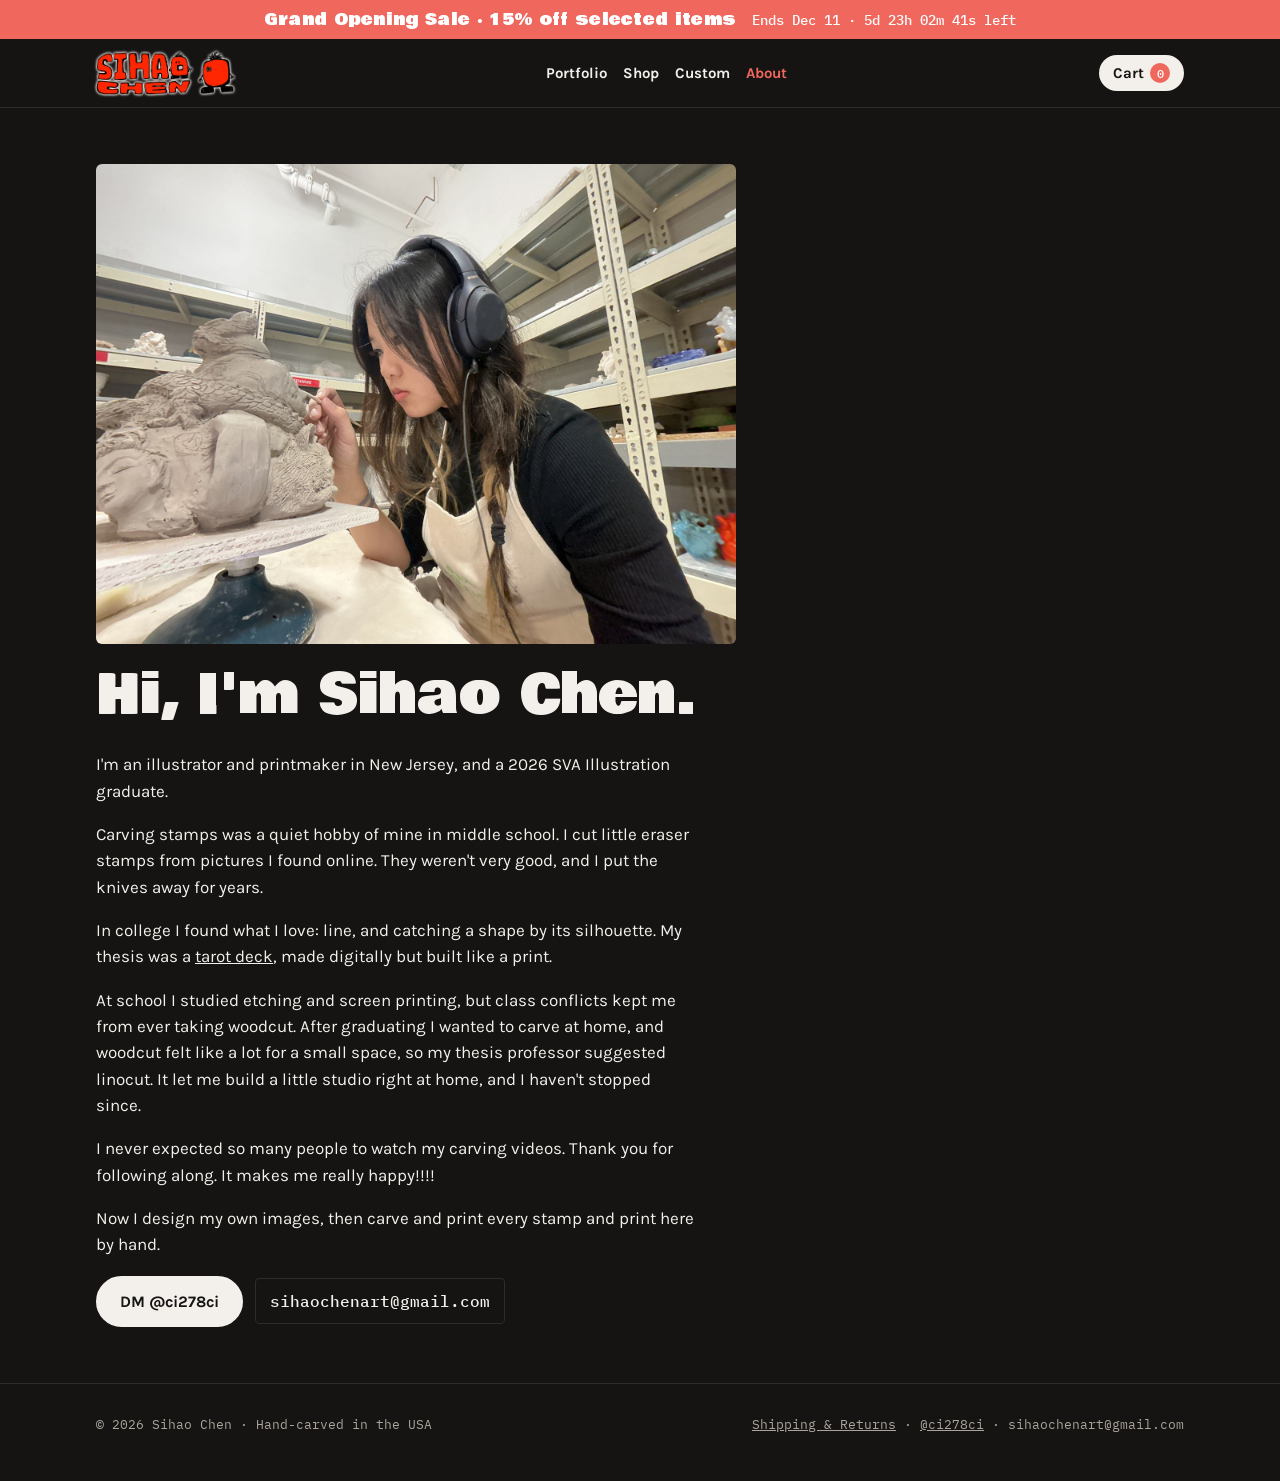
==== commit 45e41816: "Studio page remembers the key on this device Co-Authored-By: Claude Opus 5.5 <noreply@anthropic.com>" ====
--- a/about/index.html
+++ b/about/index.html
@@ -12,7 +12,7 @@
 <meta name="description" content="Sihao Chen is an illustrator and printmaker in New Jersey who hand-carves stamps and prints.">
 <link rel="preconnect" href="https://fonts.googleapis.com">
 <link rel="stylesheet" href="https://fonts.googleapis.com/css2?family=Bowlby+One&family=Karla:wght@400;500;700&family=IBM+Plex+Mono:wght@400;500&display=swap">
-<link rel="stylesheet" href="../assets/style.css?v=1794513143">
+<link rel="stylesheet" href="../assets/style.css?v=1794513305">
 </head>
 <body data-root="../" data-page="about">
 <main>
@@ -33,7 +33,7 @@
     </div>
   </section>
 </main>
-<script src="../assets/site.js?v=1794513143"></script>
+<script src="../assets/site.js?v=1794513305"></script>
 <!-- Cloudflare Web Analytics --><script defer src='https://static.cloudflareinsights.com/beacon.min.js' data-cf-beacon='{"token": "07958c0a032a4672b7238bbd3c65768e"}'></script><!-- End Cloudflare Web Analytics -->
 </body>
 </html>
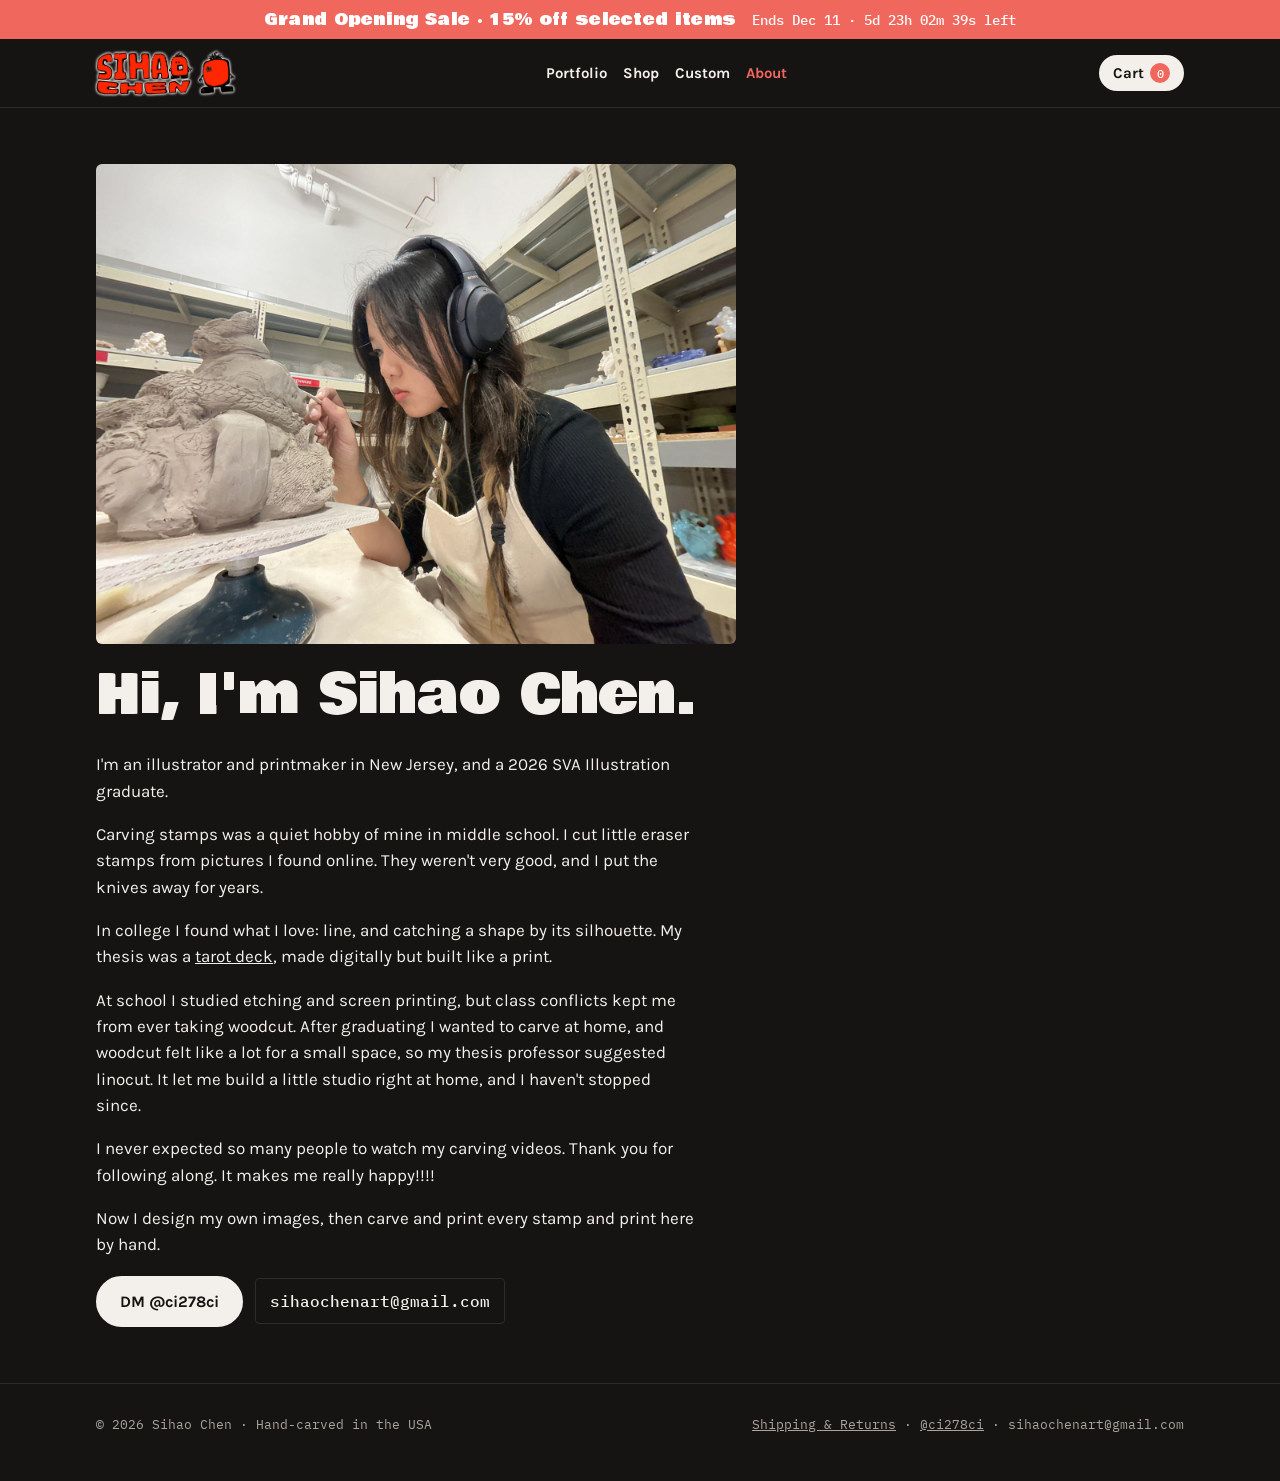
==== commit 9e1fa4b8: "AHHHHH product page: reveal video Co-Authored-By: Claude Opus 5.5 <noreply@anthropic.com>" ====
--- a/about/index.html
+++ b/about/index.html
@@ -12,7 +12,7 @@
 <meta name="description" content="Sihao Chen is an illustrator and printmaker in New Jersey who hand-carves stamps and prints.">
 <link rel="preconnect" href="https://fonts.googleapis.com">
 <link rel="stylesheet" href="https://fonts.googleapis.com/css2?family=Bowlby+One&family=Karla:wght@400;500;700&family=IBM+Plex+Mono:wght@400;500&display=swap">
-<link rel="stylesheet" href="../assets/style.css?v=1794513305">
+<link rel="stylesheet" href="../assets/style.css?v=1794519507">
 </head>
 <body data-root="../" data-page="about">
 <main>
@@ -33,7 +33,7 @@
     </div>
   </section>
 </main>
-<script src="../assets/site.js?v=1794513305"></script>
+<script src="../assets/site.js?v=1794519507"></script>
 <!-- Cloudflare Web Analytics --><script defer src='https://static.cloudflareinsights.com/beacon.min.js' data-cf-beacon='{"token": "07958c0a032a4672b7238bbd3c65768e"}'></script><!-- End Cloudflare Web Analytics -->
 </body>
 </html>
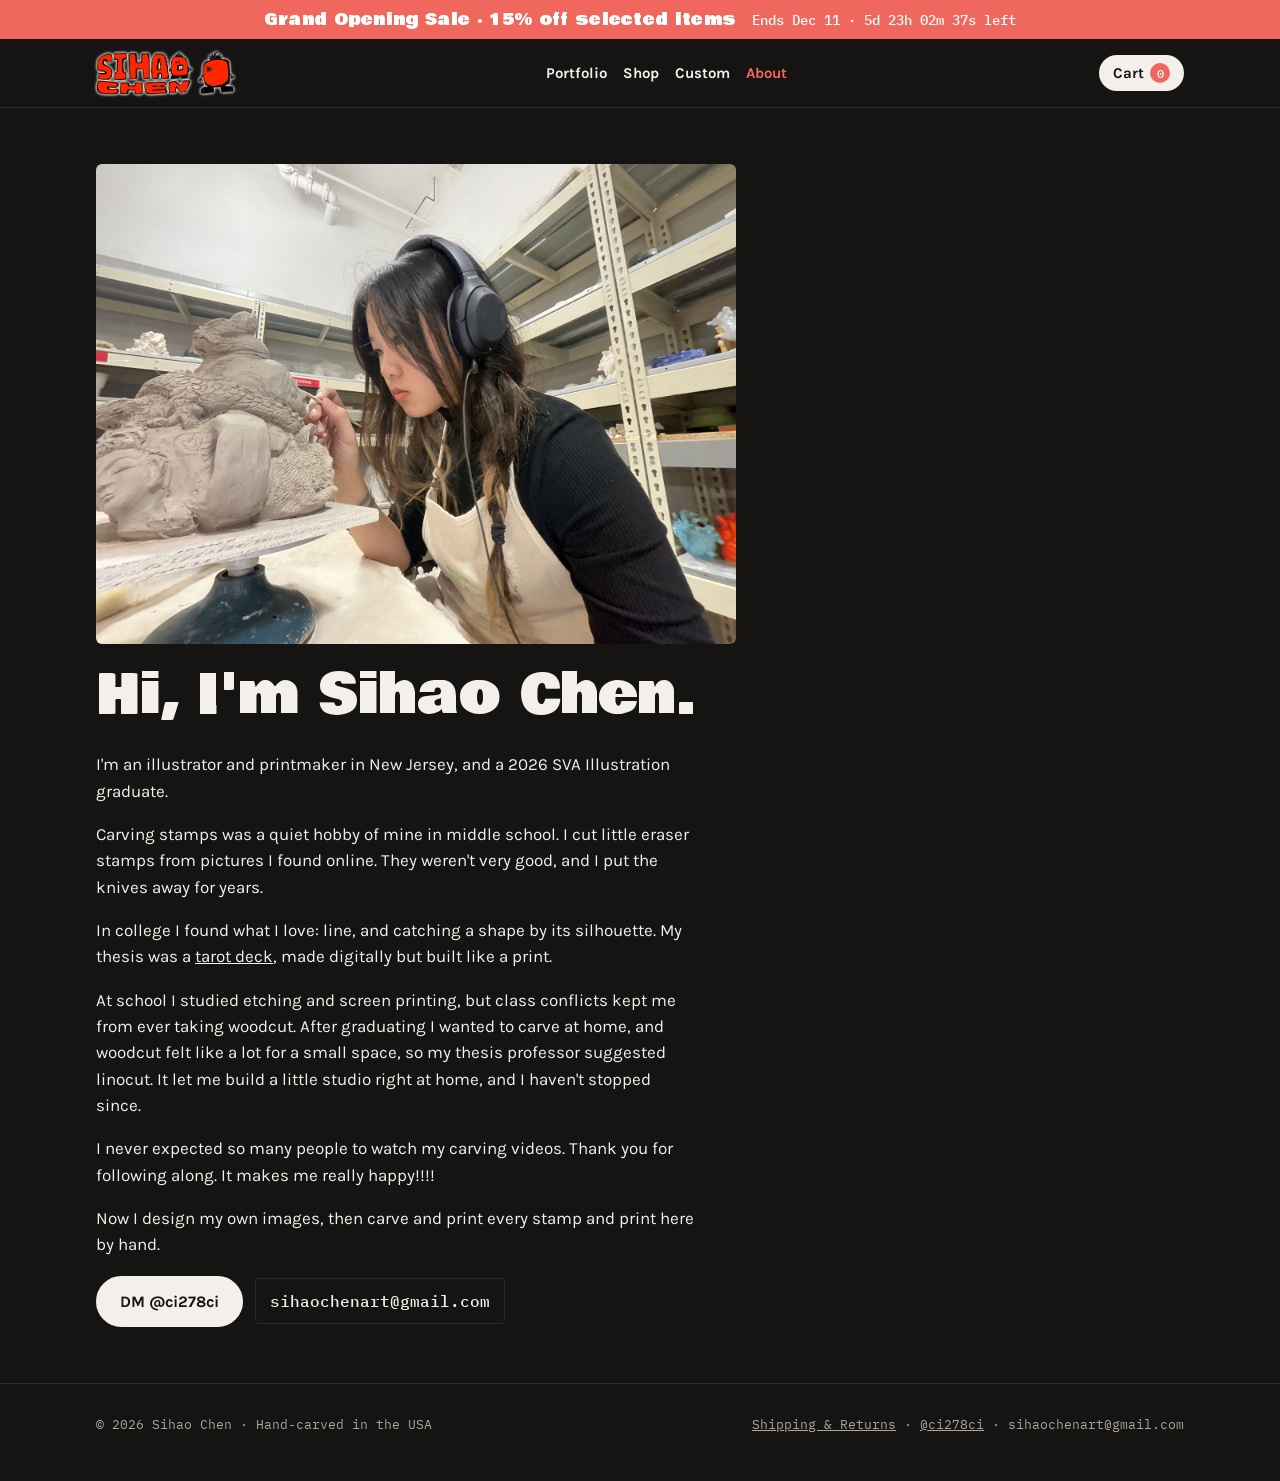
==== commit 14f523f8: "Grand opening sale starts now Co-Authored-By: Claude Opus 5.5 <noreply@anthropic.com>" ====
--- a/about/index.html
+++ b/about/index.html
@@ -12,7 +12,7 @@
 <meta name="description" content="Sihao Chen is an illustrator and printmaker in New Jersey who hand-carves stamps and prints.">
 <link rel="preconnect" href="https://fonts.googleapis.com">
 <link rel="stylesheet" href="https://fonts.googleapis.com/css2?family=Bowlby+One&family=Karla:wght@400;500;700&family=IBM+Plex+Mono:wght@400;500&display=swap">
-<link rel="stylesheet" href="../assets/style.css?v=1794519507">
+<link rel="stylesheet" href="../assets/style.css?v=1794520134">
 </head>
 <body data-root="../" data-page="about">
 <main>
@@ -33,7 +33,7 @@
     </div>
   </section>
 </main>
-<script src="../assets/site.js?v=1794519507"></script>
+<script src="../assets/site.js?v=1794520134"></script>
 <!-- Cloudflare Web Analytics --><script defer src='https://static.cloudflareinsights.com/beacon.min.js' data-cf-beacon='{"token": "07958c0a032a4672b7238bbd3c65768e"}'></script><!-- End Cloudflare Web Analytics -->
 </body>
 </html>
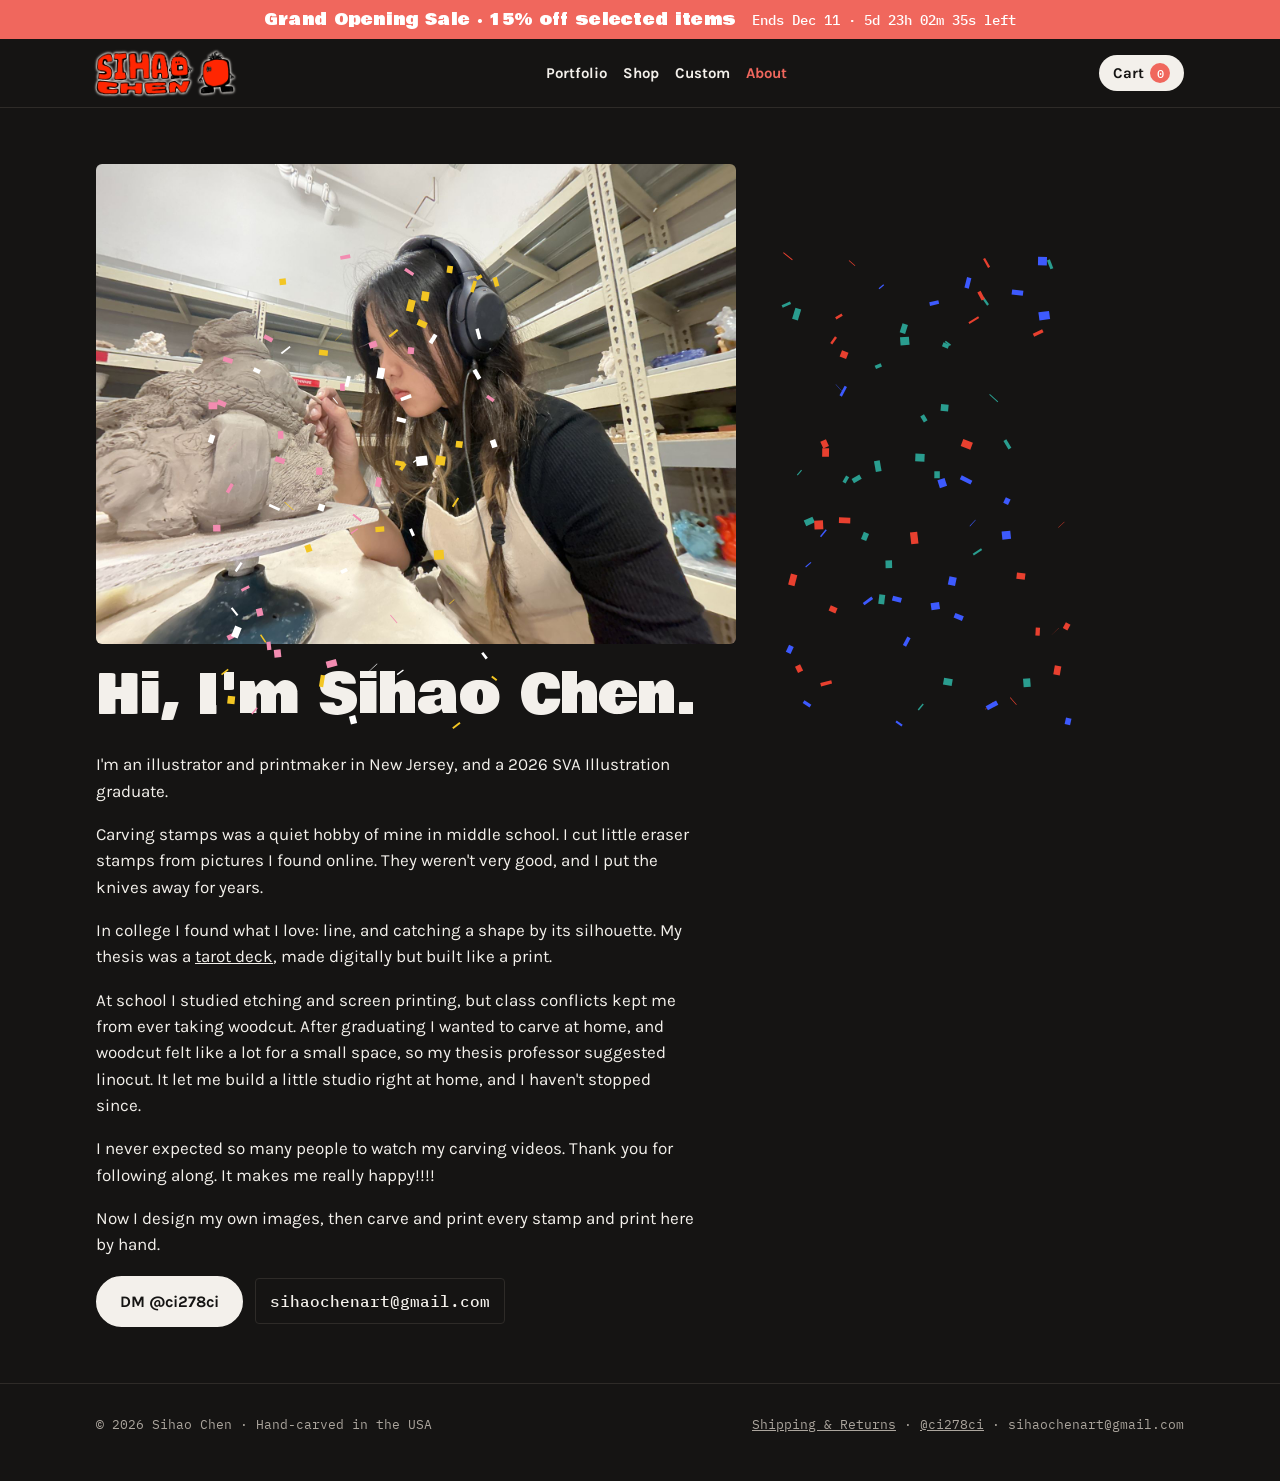
==== commit 596ccdd2: "Confetti when the sale opens Co-Authored-By: Claude Opus 5.5 <noreply@anthropic.com>" ====
--- a/about/index.html
+++ b/about/index.html
@@ -12,7 +12,7 @@
 <meta name="description" content="Sihao Chen is an illustrator and printmaker in New Jersey who hand-carves stamps and prints.">
 <link rel="preconnect" href="https://fonts.googleapis.com">
 <link rel="stylesheet" href="https://fonts.googleapis.com/css2?family=Bowlby+One&family=Karla:wght@400;500;700&family=IBM+Plex+Mono:wght@400;500&display=swap">
-<link rel="stylesheet" href="../assets/style.css?v=1794520134">
+<link rel="stylesheet" href="../assets/style.css?v=1794520188">
 </head>
 <body data-root="../" data-page="about">
 <main>
@@ -33,7 +33,7 @@
     </div>
   </section>
 </main>
-<script src="../assets/site.js?v=1794520134"></script>
+<script src="../assets/site.js?v=1794520188"></script>
 <!-- Cloudflare Web Analytics --><script defer src='https://static.cloudflareinsights.com/beacon.min.js' data-cf-beacon='{"token": "07958c0a032a4672b7238bbd3c65768e"}'></script><!-- End Cloudflare Web Analytics -->
 </body>
 </html>
